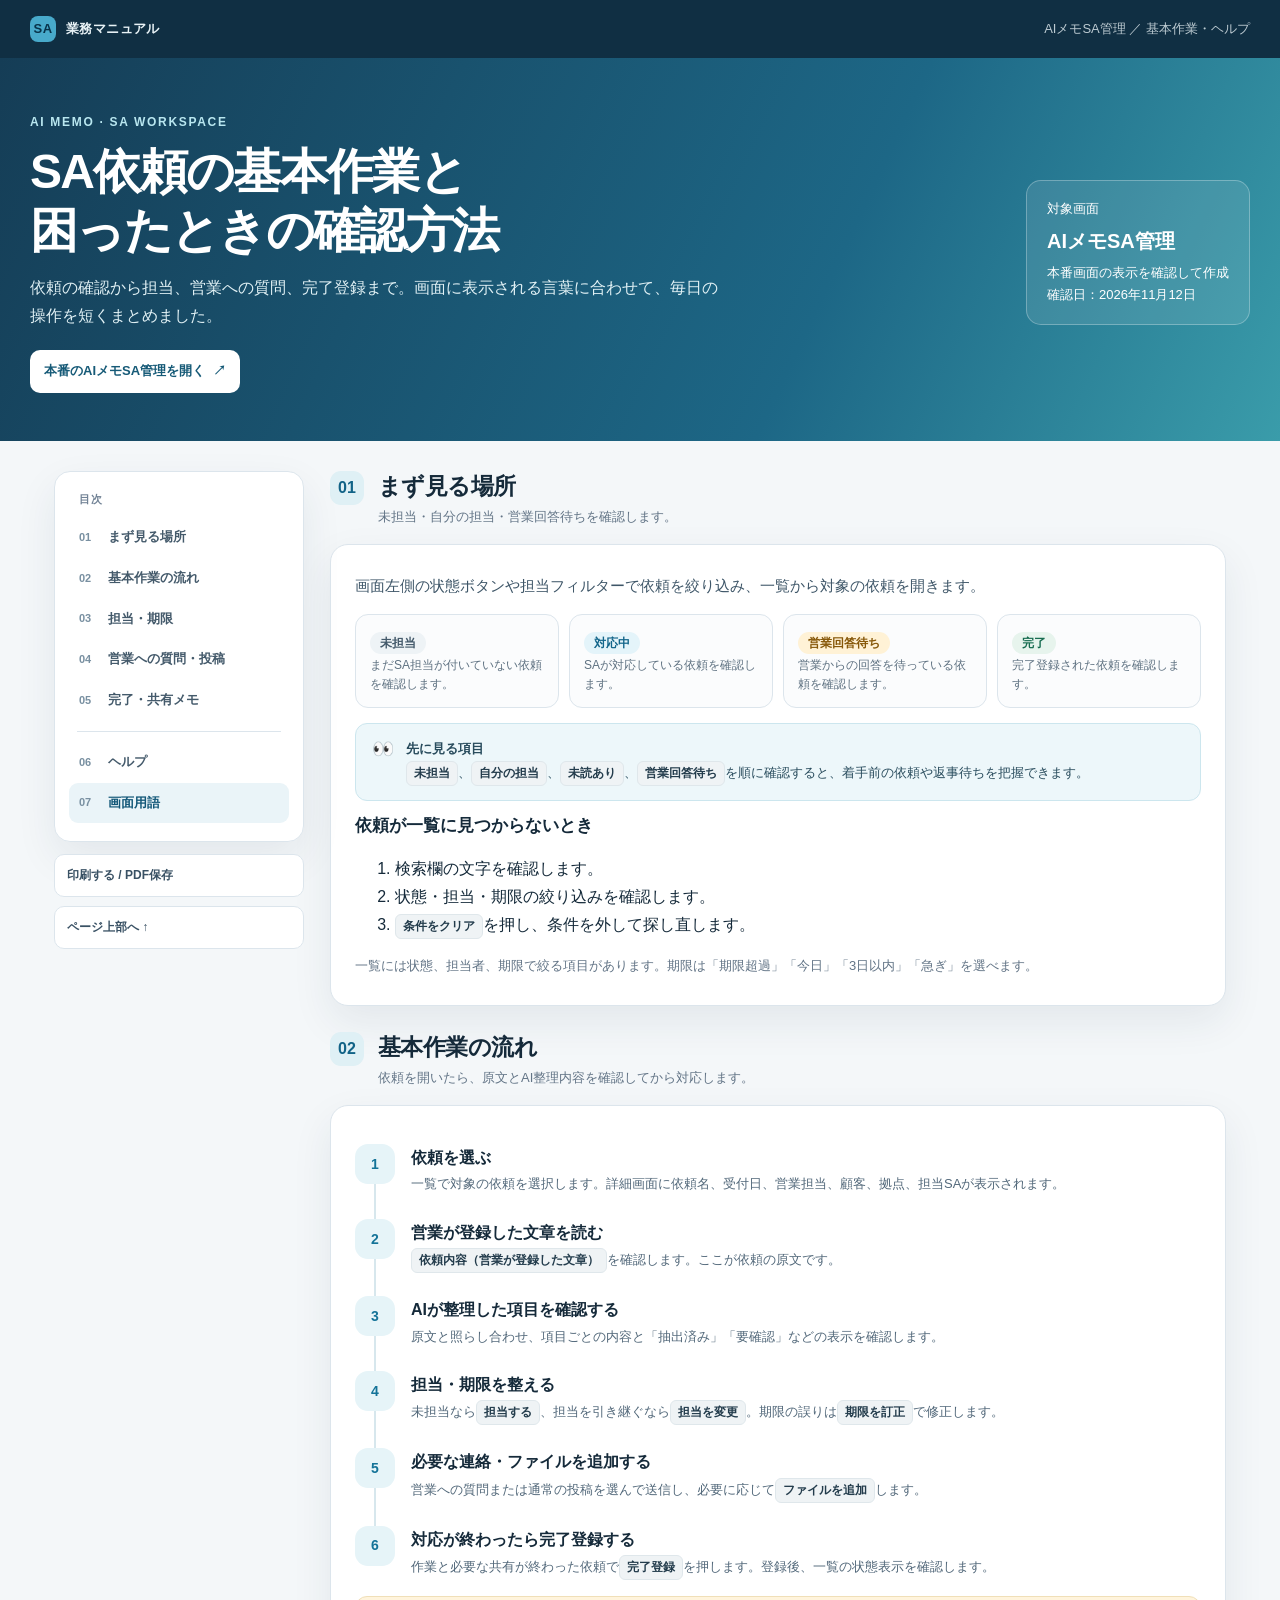
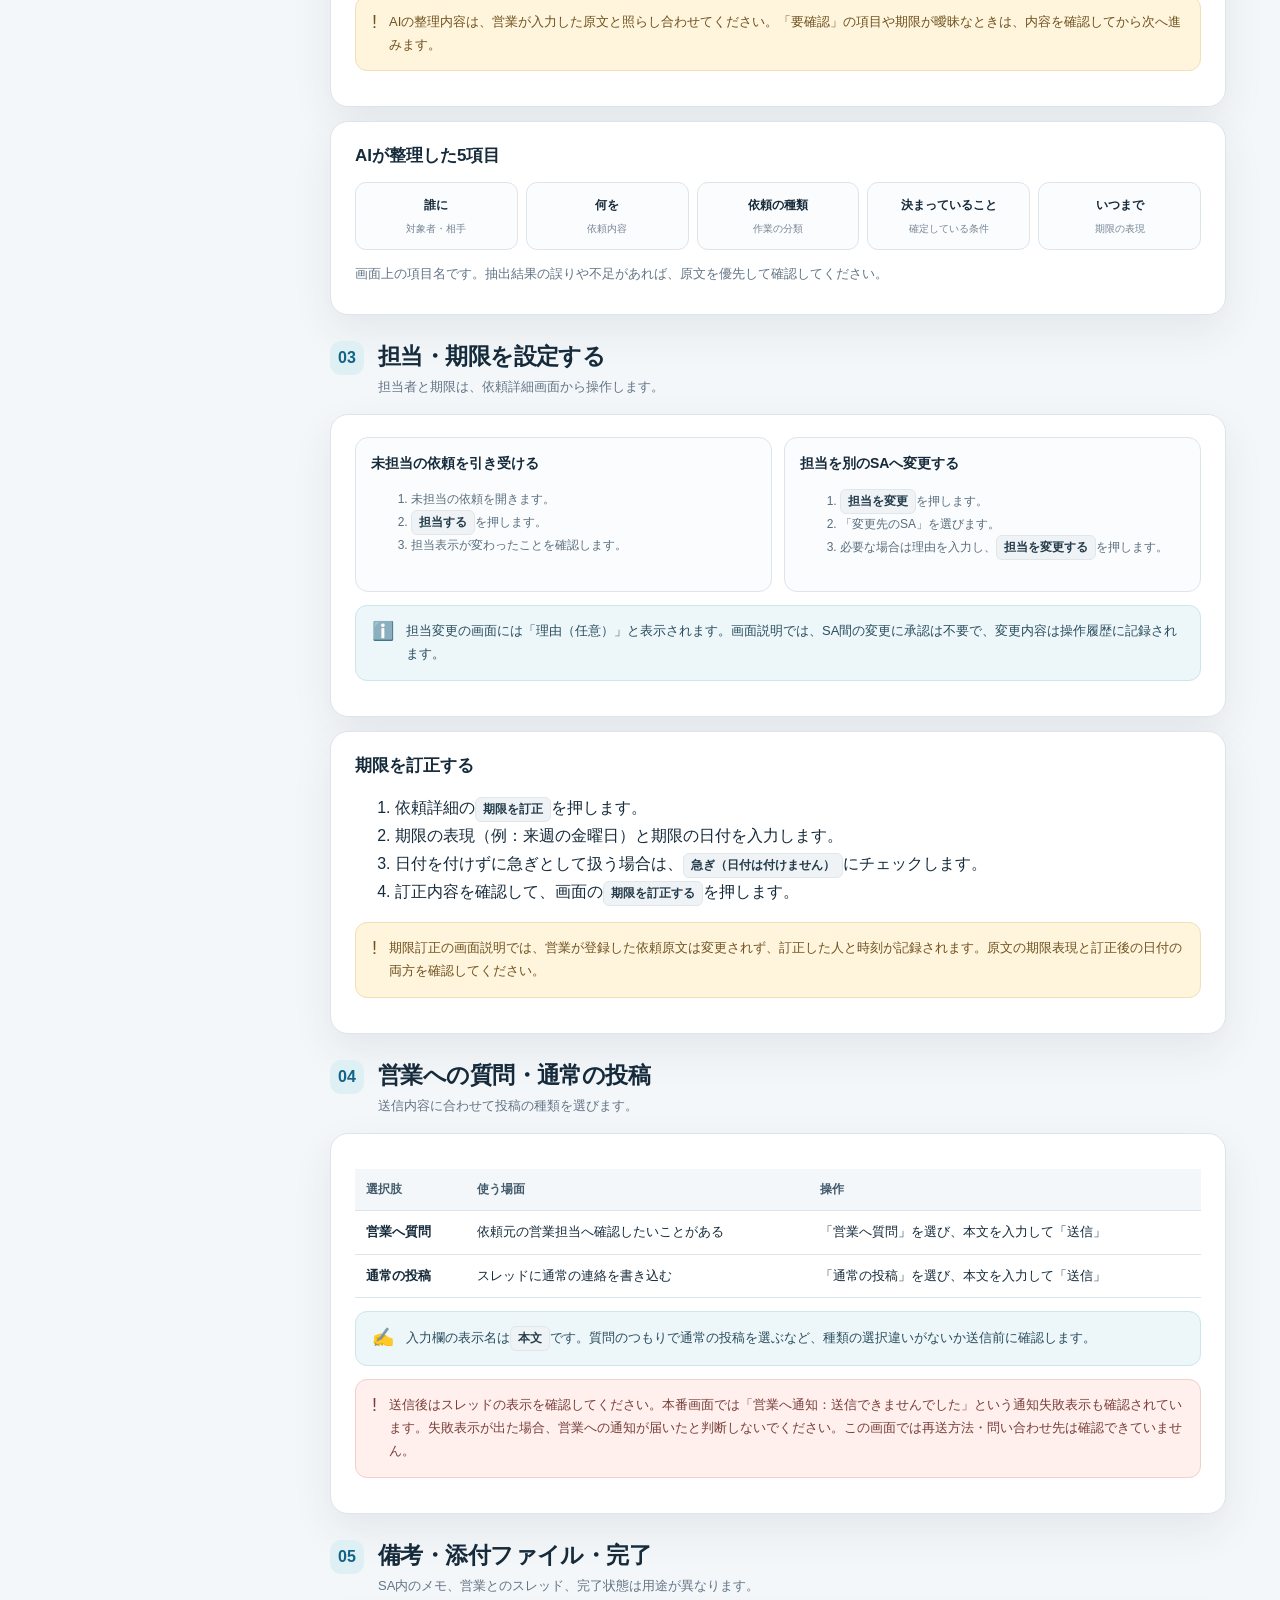
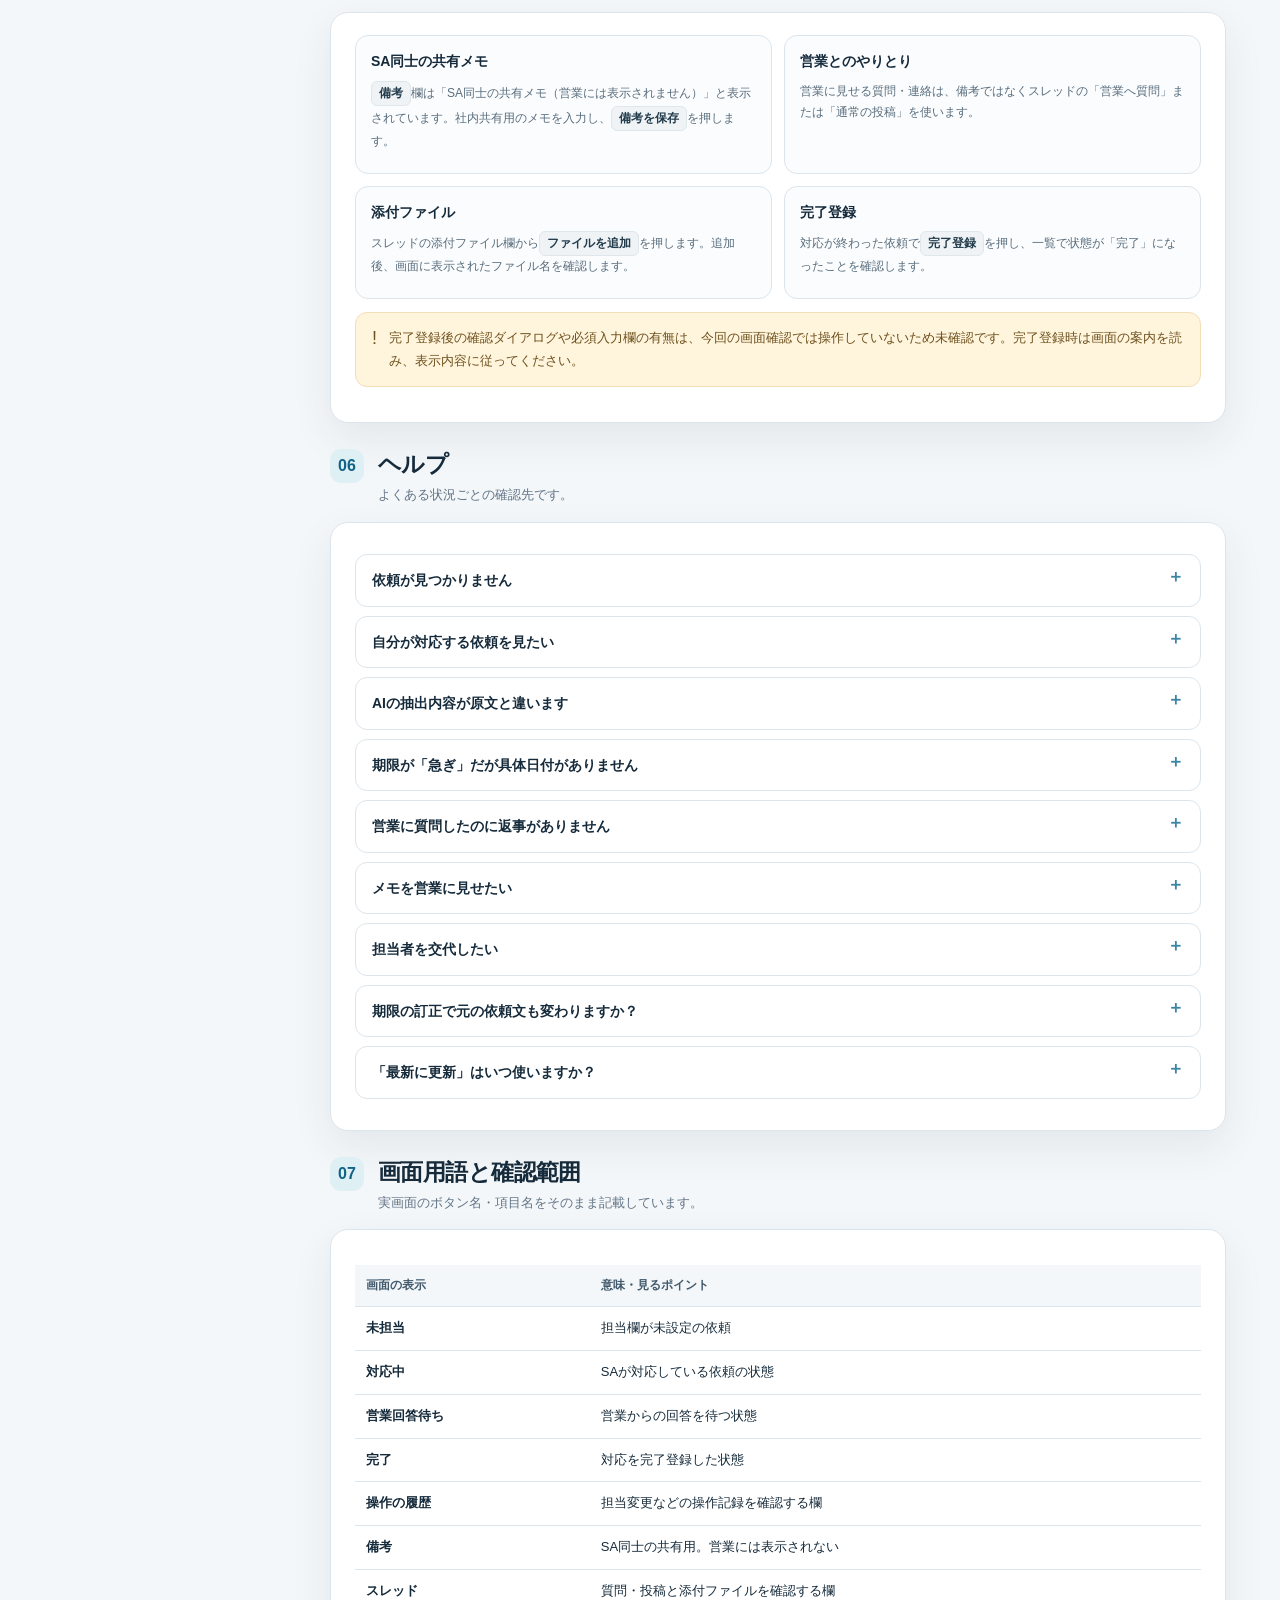
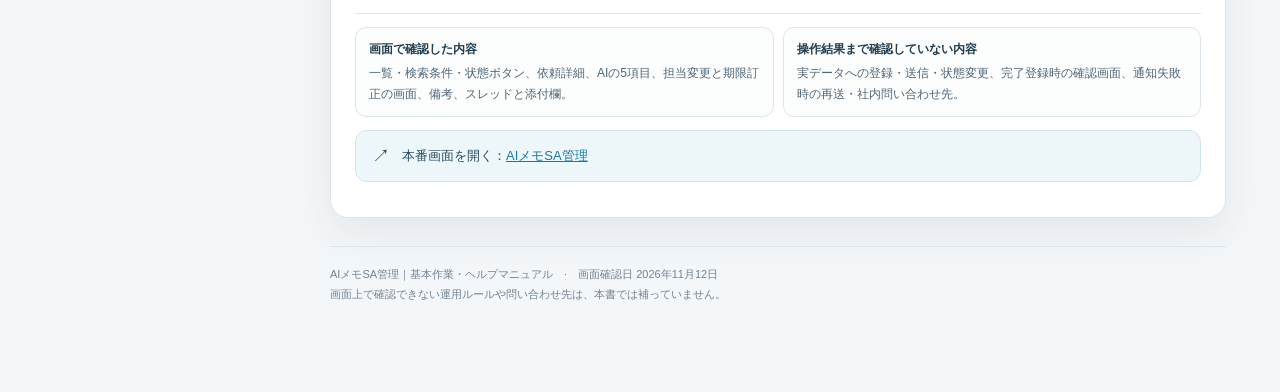
==== gas/manual.html @ 9f50e0ff "feat: show SA manual in app (view=manual) with sidebar link Co-Authored-By: Claude Opus 5.5 <noreply" ====
<!doctype html>
<html lang="ja">
<head>
<meta charset="utf-8">
<meta name="viewport" content="width=device-width, initial-scale=1">
<meta name="color-scheme" content="light">
<title>AIメモSA管理｜基本作業・ヘルプマニュアル</title>
<style>
:root{
  --ink:#152a3a; --muted:#627486; --line:#dce5ec; --paper:#f4f7f9; --white:#fff;
  --navy:#153d56; --blue:#1679a6; --cyan:#e6f5fa; --green:#14795b; --mint:#e8f5ef;
  --amber:#9b6410; --sand:#fff4dc; --red:#b13d37; --rose:#fff0ee; --purple:#6654a3;
  --shadow:0 16px 40px rgba(28,57,75,.08); --radius:18px;
}
*{box-sizing:border-box}
html{scroll-behavior:smooth}
body{margin:0;background:var(--paper);color:var(--ink);font-family:"Noto Sans JP","Yu Gothic UI","Meiryo",sans-serif;line-height:1.75}
a{color:var(--blue)}
button,input{font:inherit}
button{cursor:pointer}
.topbar{height:58px;background:#102f43;color:#e8f2f6;display:flex;align-items:center;justify-content:space-between;padding:0 max(24px,calc((100% - 1220px)/2));font-size:13px}
.brand{display:flex;align-items:center;gap:10px;font-weight:750;letter-spacing:.03em}
.brand-mark{width:26px;height:26px;border-radius:8px;background:#48aacb;color:#08334a;display:grid;place-items:center;font-weight:900}
.topbar-right{opacity:.8}
.hero{background:linear-gradient(115deg,#153d56 0%,#1d6786 64%,#3a9caa 100%);color:white;padding:54px 24px 48px}
.hero-inner{max-width:1220px;margin:auto;display:grid;grid-template-columns:1fr auto;gap:40px;align-items:center}
.eyebrow{font-size:12px;letter-spacing:.14em;font-weight:800;color:#b9e7f0;text-transform:uppercase}
h1{font-size:clamp(30px,4vw,48px);line-height:1.22;letter-spacing:-.035em;margin:10px 0 14px}
.hero p{max-width:700px;margin:0;color:#e1f1f5;font-size:16px}
.hero-note{padding:17px 20px;border:1px solid rgba(255,255,255,.28);background:rgba(255,255,255,.1);border-radius:15px;min-width:220px;font-size:13px}
.hero-note strong{display:block;font-size:20px;margin:3px 0}
.layout{max-width:1220px;margin:30px auto 70px;padding:0 24px;display:grid;grid-template-columns:250px minmax(0,1fr);gap:26px;align-items:start}
.sidebar{position:sticky;top:18px}
.toc{background:#fff;border:1px solid var(--line);border-radius:16px;padding:18px 14px;box-shadow:var(--shadow)}
.toc-title{font-size:11px;color:#718295;font-weight:800;letter-spacing:.12em;padding:0 10px 8px}
.toc a{display:flex;text-decoration:none;color:#445a6b;font-weight:650;font-size:13px;padding:9px 10px;border-radius:9px;gap:9px;align-items:center}
.toc a:hover,.toc a.active{background:#eaf4f8;color:#125778}
.toc a span{font-size:11px;color:#7990a1;min-width:20px}
.toc .toc-divider{height:1px;background:var(--line);margin:10px 8px}
.side-actions{display:grid;gap:9px;margin-top:12px}
.action-button{border:1px solid var(--line);border-radius:10px;background:white;padding:10px 12px;color:#395164;text-align:left;font-size:12px;font-weight:700}
.action-button:hover{border-color:#86b9cc;background:#f8fcfd}
main{min-width:0}
.section{scroll-margin-top:22px;margin-bottom:26px}
.section-heading{display:flex;gap:14px;align-items:flex-start;margin:0 0 15px}
.section-index{width:34px;height:34px;flex:0 0 34px;border-radius:11px;background:#dff0f5;color:#126387;display:grid;place-items:center;font-weight:850}
h2{margin:0;font-size:23px;letter-spacing:-.025em;line-height:1.35}
.section-sub{color:var(--muted);font-size:13px;margin:4px 0 0}
.card{background:var(--white);border:1px solid var(--line);border-radius:var(--radius);padding:22px 24px;box-shadow:var(--shadow);margin-bottom:14px}
.card h3{font-size:17px;margin:0 0 9px;line-height:1.45}
.card p{margin:6px 0}
.lead{font-size:15px;color:#3e5668}
.pills{display:flex;flex-wrap:wrap;gap:7px;margin:12px 0}
.pill{font-size:12px;border-radius:999px;padding:4px 10px;font-weight:750;background:#eef3f6;color:#43596a}
.pill.blue{background:#e4f4fa;color:#12658a}.pill.green{background:#e7f4ed;color:#176c50}
.pill.amber{background:#fff2d6;color:#875809}.pill.red{background:#ffebe8;color:#a53b33}.pill.purple{background:#f0ebfa;color:#584799}
.callout{display:flex;gap:12px;padding:14px 16px;border-radius:12px;margin:13px 0;background:#edf7fa;border:1px solid #cce6ee;color:#294c5d;font-size:13px}
.callout .icon{font-size:18px;line-height:1.25}
.callout.warn{background:var(--sand);border-color:#f0dfb8;color:#6e511e}
.callout.error{background:var(--rose);border-color:#f1cfca;color:#783d38}
.callout.success{background:var(--mint);border-color:#cce6d8;color:#275b48}
.steps{counter-reset:step;display:grid;gap:0;margin:16px 0 4px}
.step{position:relative;display:grid;grid-template-columns:42px 1fr;gap:14px;padding:0 0 20px}
.step:last-child{padding-bottom:0}
.step:not(:last-child):after{content:"";position:absolute;top:40px;left:19px;bottom:0;width:2px;background:#d7e7ed}
.step-no{z-index:1;width:40px;height:40px;border-radius:13px;background:#e6f4f8;color:#147398;display:grid;place-items:center;font-size:14px;font-weight:850}
.step-content{padding-top:2px}
.step-content h3{margin:0 0 4px;font-size:16px}
.step-content p{font-size:13px;color:#52687a;margin:3px 0}
.screen-label{display:inline-block;background:#eff3f5;border:1px solid #dfe7eb;border-radius:6px;padding:1px 7px;color:#233c4c;font-weight:750;font-size:12px;white-space:nowrap}
.status-grid{display:grid;grid-template-columns:repeat(4,1fr);gap:10px;margin:15px 0}
.status-card{border:1px solid var(--line);border-radius:13px;padding:13px 14px;background:#fbfcfd}
.status-card strong{display:block;margin-bottom:4px;font-size:13px}
.status-card p{font-size:12px;line-height:1.6;color:#5e7181;margin:0}
.status-card .pill{margin-bottom:7px}
.field-grid{display:grid;grid-template-columns:repeat(5,1fr);gap:8px;margin:13px 0}
.field{border:1px solid var(--line);border-radius:11px;padding:12px 10px;background:#fbfcfd;text-align:center}
.field strong{display:block;font-size:12px}
.field small{display:block;color:#758697;font-size:10px;margin-top:4px}
.two-col{display:grid;grid-template-columns:1fr 1fr;gap:12px}
.mini-card{border:1px solid var(--line);border-radius:13px;padding:15px;background:#fbfcfd}
.mini-card h3{font-size:14px}
.mini-card p,.mini-card li{font-size:12px;color:#586d7d}
.mini-card ul{padding-left:18px;margin:7px 0}
table{width:100%;border-collapse:collapse;margin:13px 0;font-size:13px}
th,td{text-align:left;vertical-align:top;border-bottom:1px solid var(--line);padding:10px 11px}
th{background:#f3f7f9;color:#425a6c;font-size:12px}
td:first-child{font-weight:750;white-space:nowrap}
details{border:1px solid var(--line);background:#fff;border-radius:12px;margin:9px 0;overflow:hidden}
summary{cursor:pointer;list-style:none;padding:13px 16px;font-weight:750;font-size:14px;display:flex;justify-content:space-between;gap:12px}
summary::-webkit-details-marker{display:none}
summary:after{content:"＋";color:#3985a4;font-size:17px;line-height:1}
details[open] summary:after{content:"−"}
.answer{padding:0 16px 15px;color:#52687a;font-size:13px}
.answer p{margin:5px 0}
.answer ul{margin:6px 0;padding-left:20px}
.checklist{display:grid;grid-template-columns:1fr 1fr;gap:9px;margin:12px 0}
.check{border:1px solid var(--line);border-radius:11px;padding:11px 13px;font-size:12px;color:#4e6575;background:#fcfdfd}
.check b{display:block;color:#213d4e;margin-bottom:3px}
.footer{border-top:1px solid var(--line);padding:18px 0;color:#718393;font-size:11px;margin-top:28px}
.footer a{color:#347c9b}
.app-link{display:inline-flex;align-items:center;gap:8px;background:#fff;color:#165a77;text-decoration:none;border-radius:10px;padding:10px 14px;font-size:13px;font-weight:800;margin-top:20px}
.app-link:hover{background:#eaf7fa}
@media(max-width:900px){
 .layout{grid-template-columns:1fr}.sidebar{position:static}.toc{display:flex;overflow:auto;gap:3px;align-items:center;padding:9px}.toc-title,.toc-divider{display:none!important}.toc a{white-space:nowrap}.side-actions{grid-template-columns:1fr 1fr}.status-grid{grid-template-columns:1fr 1fr}
}
@media(max-width:600px){
 .topbar{padding:0 16px}.topbar-right{display:none}.hero{padding:38px 18px}.hero-inner{grid-template-columns:1fr;gap:18px}.hero-note{min-width:0}.layout{padding:0 14px;margin-top:18px}.card{padding:17px}.section-heading{gap:10px}h2{font-size:20px}.field-grid{grid-template-columns:repeat(2,1fr)}.field:last-child{grid-column:span 2}.two-col,.checklist{grid-template-columns:1fr}.status-grid{gap:7px}.status-card{padding:11px}.status-card p{font-size:11px}table{font-size:11px}th,td{padding:8px 6px}.side-actions{grid-template-columns:1fr 1fr}
}
@media print{
 body{background:#fff;font-size:11pt}.topbar{height:36px;padding:0 12mm}.hero{padding:16mm 12mm;background:#153d56!important;print-color-adjust:exact;-webkit-print-color-adjust:exact}
 .hero-inner{max-width:none}.hero-note{display:none}.layout{display:block;margin:8mm auto;padding:0 12mm;max-width:none}.sidebar{display:none}.card{box-shadow:none;break-inside:avoid;padding:6mm}.section{break-inside:auto;margin-bottom:8mm}.section-heading{break-after:avoid}details{break-inside:avoid}details .answer{display:block!important}summary:after{display:none}
 .app-link{display:none}.footer{margin-top:8mm}a{color:inherit;text-decoration:none}
}
</style>
</head>
<body>
<header class="topbar">
  <div class="brand"><span class="brand-mark">SA</span><span>業務マニュアル</span></div>
  <div class="topbar-right">AIメモSA管理 ／ 基本作業・ヘルプ</div>
</header>
<section class="hero">
  <div class="hero-inner">
    <div>
      <div class="eyebrow">AI MEMO · SA WORKSPACE</div>
      <h1>SA依頼の基本作業と<br>困ったときの確認方法</h1>
      <p>依頼の確認から担当、営業への質問、完了登録まで。画面に表示される言葉に合わせて、毎日の操作を短くまとめました。</p>
      <a class="app-link" href="https://script.google.com/a/macros/marubishi-group.co.jp/s/AKfycbxFOoDzJRaCTjJ5W60q3kPlx5OSVnyhcCMqQPuJnSSZzh3ieeKrWoUlGV7PN2QZ4HH0/exec" target="_blank" rel="noopener">本番のAIメモSA管理を開く <span aria-hidden="true">↗</span></a>
    </div>
    <aside class="hero-note"><span>対象画面</span><strong>AIメモSA管理</strong><span>本番画面の表示を確認して作成<br>確認日：2026年11月12日</span></aside>
  </div>
</section>
<div class="layout">
  <aside class="sidebar">
    <nav class="toc" aria-label="目次">
      <div class="toc-title">目次</div>
      <a href="#start"><span>01</span>まず見る場所</a>
      <a href="#basic"><span>02</span>基本作業の流れ</a>
      <a href="#assign"><span>03</span>担当・期限</a>
      <a href="#communicate"><span>04</span>営業への質問・投稿</a>
      <a href="#finish"><span>05</span>完了・共有メモ</a>
      <div class="toc-divider"></div>
      <a href="#help"><span>06</span>ヘルプ</a>
      <a href="#labels"><span>07</span>画面用語</a>
    </nav>
    <div class="side-actions">
      <button class="action-button" onclick="window.print()">印刷する / PDF保存</button>
      <button class="action-button" onclick="window.scrollTo({top:0,behavior:'smooth'})">ページ上部へ ↑</button>
    </div>
  </aside>
  <main>
    <section class="section" id="start">
      <div class="section-heading"><span class="section-index">01</span><div><h2>まず見る場所</h2><p class="section-sub">未担当・自分の担当・営業回答待ちを確認します。</p></div></div>
      <div class="card">
        <p class="lead">画面左側の状態ボタンや担当フィルターで依頼を絞り込み、一覧から対象の依頼を開きます。</p>
        <div class="status-grid">
          <div class="status-card"><span class="pill">未担当</span><p>まだSA担当が付いていない依頼を確認します。</p></div>
          <div class="status-card"><span class="pill blue">対応中</span><p>SAが対応している依頼を確認します。</p></div>
          <div class="status-card"><span class="pill amber">営業回答待ち</span><p>営業からの回答を待っている依頼を確認します。</p></div>
          <div class="status-card"><span class="pill green">完了</span><p>完了登録された依頼を確認します。</p></div>
        </div>
        <div class="callout"><span class="icon">👀</span><div><b>先に見る項目</b><br><span class="screen-label">未担当</span>、<span class="screen-label">自分の担当</span>、<span class="screen-label">未読あり</span>、<span class="screen-label">営業回答待ち</span>を順に確認すると、着手前の依頼や返事待ちを把握できます。</div></div>
        <h3>依頼が一覧に見つからないとき</h3>
        <ol>
          <li>検索欄の文字を確認します。</li>
          <li>状態・担当・期限の絞り込みを確認します。</li>
          <li><span class="screen-label">条件をクリア</span>を押し、条件を外して探し直します。</li>
        </ol>
        <p class="section-sub">一覧には状態、担当者、期限で絞る項目があります。期限は「期限超過」「今日」「3日以内」「急ぎ」を選べます。</p>
      </div>
    </section>

    <section class="section" id="basic">
      <div class="section-heading"><span class="section-index">02</span><div><h2>基本作業の流れ</h2><p class="section-sub">依頼を開いたら、原文とAI整理内容を確認してから対応します。</p></div></div>
      <div class="card">
        <div class="steps">
          <div class="step"><span class="step-no">1</span><div class="step-content"><h3>依頼を選ぶ</h3><p>一覧で対象の依頼を選択します。詳細画面に依頼名、受付日、営業担当、顧客、拠点、担当SAが表示されます。</p></div></div>
          <div class="step"><span class="step-no">2</span><div class="step-content"><h3>営業が登録した文章を読む</h3><p><span class="screen-label">依頼内容（営業が登録した文章）</span>を確認します。ここが依頼の原文です。</p></div></div>
          <div class="step"><span class="step-no">3</span><div class="step-content"><h3>AIが整理した項目を確認する</h3><p>原文と照らし合わせ、項目ごとの内容と「抽出済み」「要確認」などの表示を確認します。</p></div></div>
          <div class="step"><span class="step-no">4</span><div class="step-content"><h3>担当・期限を整える</h3><p>未担当なら<span class="screen-label">担当する</span>、担当を引き継ぐなら<span class="screen-label">担当を変更</span>。期限の誤りは<span class="screen-label">期限を訂正</span>で修正します。</p></div></div>
          <div class="step"><span class="step-no">5</span><div class="step-content"><h3>必要な連絡・ファイルを追加する</h3><p>営業への質問または通常の投稿を選んで送信し、必要に応じて<span class="screen-label">ファイルを追加</span>します。</p></div></div>
          <div class="step"><span class="step-no">6</span><div class="step-content"><h3>対応が終わったら完了登録する</h3><p>作業と必要な共有が終わった依頼で<span class="screen-label">完了登録</span>を押します。登録後、一覧の状態表示を確認します。</p></div></div>
        </div>
        <div class="callout warn"><span class="icon">!</span><div>AIの整理内容は、営業が入力した原文と照らし合わせてください。「要確認」の項目や期限が曖昧なときは、内容を確認してから次へ進みます。</div></div>
      </div>
      <div class="card">
        <h3>AIが整理した5項目</h3>
        <div class="field-grid">
          <div class="field"><strong>誰に</strong><small>対象者・相手</small></div>
          <div class="field"><strong>何を</strong><small>依頼内容</small></div>
          <div class="field"><strong>依頼の種類</strong><small>作業の分類</small></div>
          <div class="field"><strong>決まっていること</strong><small>確定している条件</small></div>
          <div class="field"><strong>いつまで</strong><small>期限の表現</small></div>
        </div>
        <p class="section-sub">画面上の項目名です。抽出結果の誤りや不足があれば、原文を優先して確認してください。</p>
      </div>
    </section>

    <section class="section" id="assign">
      <div class="section-heading"><span class="section-index">03</span><div><h2>担当・期限を設定する</h2><p class="section-sub">担当者と期限は、依頼詳細画面から操作します。</p></div></div>
      <div class="card">
        <div class="two-col">
          <div class="mini-card">
            <h3>未担当の依頼を引き受ける</h3>
            <ol><li>未担当の依頼を開きます。</li><li><span class="screen-label">担当する</span>を押します。</li><li>担当表示が変わったことを確認します。</li></ol>
          </div>
          <div class="mini-card">
            <h3>担当を別のSAへ変更する</h3>
            <ol><li><span class="screen-label">担当を変更</span>を押します。</li><li>「変更先のSA」を選びます。</li><li>必要な場合は理由を入力し、<span class="screen-label">担当を変更する</span>を押します。</li></ol>
          </div>
        </div>
        <div class="callout"><span class="icon">ℹ️</span><div>担当変更の画面には「理由（任意）」と表示されます。画面説明では、SA間の変更に承認は不要で、変更内容は操作履歴に記録されます。</div></div>
      </div>
      <div class="card">
        <h3>期限を訂正する</h3>
        <ol>
          <li>依頼詳細の<span class="screen-label">期限を訂正</span>を押します。</li>
          <li>期限の表現（例：来週の金曜日）と期限の日付を入力します。</li>
          <li>日付を付けずに急ぎとして扱う場合は、<span class="screen-label">急ぎ（日付は付けません）</span>にチェックします。</li>
          <li>訂正内容を確認して、画面の<span class="screen-label">期限を訂正する</span>を押します。</li>
        </ol>
        <div class="callout warn"><span class="icon">!</span><div>期限訂正の画面説明では、営業が登録した依頼原文は変更されず、訂正した人と時刻が記録されます。原文の期限表現と訂正後の日付の両方を確認してください。</div></div>
      </div>
    </section>

    <section class="section" id="communicate">
      <div class="section-heading"><span class="section-index">04</span><div><h2>営業への質問・通常の投稿</h2><p class="section-sub">送信内容に合わせて投稿の種類を選びます。</p></div></div>
      <div class="card">
        <table>
          <thead><tr><th>選択肢</th><th>使う場面</th><th>操作</th></tr></thead>
          <tbody>
            <tr><td>営業へ質問</td><td>依頼元の営業担当へ確認したいことがある</td><td>「営業へ質問」を選び、本文を入力して「送信」</td></tr>
            <tr><td>通常の投稿</td><td>スレッドに通常の連絡を書き込む</td><td>「通常の投稿」を選び、本文を入力して「送信」</td></tr>
          </tbody>
        </table>
        <div class="callout"><span class="icon">✍️</span><div>入力欄の表示名は<span class="screen-label">本文</span>です。質問のつもりで通常の投稿を選ぶなど、種類の選択違いがないか送信前に確認します。</div></div>
        <div class="callout error"><span class="icon">!</span><div>送信後はスレッドの表示を確認してください。本番画面では「営業へ通知：送信できませんでした」という通知失敗表示も確認されています。失敗表示が出た場合、営業への通知が届いたと判断しないでください。この画面では再送方法・問い合わせ先は確認できていません。</div></div>
      </div>
    </section>

    <section class="section" id="finish">
      <div class="section-heading"><span class="section-index">05</span><div><h2>備考・添付ファイル・完了</h2><p class="section-sub">SA内のメモ、営業とのスレッド、完了状態は用途が異なります。</p></div></div>
      <div class="card">
        <div class="two-col">
          <div class="mini-card"><h3>SA同士の共有メモ</h3><p><span class="screen-label">備考</span>欄は「SA同士の共有メモ（営業には表示されません）」と表示されています。社内共有用のメモを入力し、<span class="screen-label">備考を保存</span>を押します。</p></div>
          <div class="mini-card"><h3>営業とのやりとり</h3><p>営業に見せる質問・連絡は、備考ではなくスレッドの「営業へ質問」または「通常の投稿」を使います。</p></div>
          <div class="mini-card"><h3>添付ファイル</h3><p>スレッドの添付ファイル欄から<span class="screen-label">ファイルを追加</span>を押します。追加後、画面に表示されたファイル名を確認します。</p></div>
          <div class="mini-card"><h3>完了登録</h3><p>対応が終わった依頼で<span class="screen-label">完了登録</span>を押し、一覧で状態が「完了」になったことを確認します。</p></div>
        </div>
        <div class="callout warn"><span class="icon">!</span><div>完了登録後の確認ダイアログや必須入力欄の有無は、今回の画面確認では操作していないため未確認です。完了登録時は画面の案内を読み、表示内容に従ってください。</div></div>
      </div>
    </section>

    <section class="section" id="help">
      <div class="section-heading"><span class="section-index">06</span><div><h2>ヘルプ</h2><p class="section-sub">よくある状況ごとの確認先です。</p></div></div>
      <div class="card">
        <details><summary>依頼が見つかりません</summary><div class="answer"><p>検索欄と状態・担当・期限の条件を確認し、<span class="screen-label">条件をクリア</span>を押してから探し直します。左側の「すべて」も確認してください。</p></div></details>
        <details><summary>自分が対応する依頼を見たい</summary><div class="answer"><p>左側の<span class="screen-label">自分の担当</span>を選びます。未読の依頼を確認するときは<span class="screen-label">未読あり</span>も使えます。</p></div></details>
        <details><summary>AIの抽出内容が原文と違います</summary><div class="answer"><p>「依頼内容（営業が登録した文章）」を読み直し、5項目と照合します。「要確認」表示の内容はそのまま確定扱いにしないでください。画面上でAI項目を直接編集できる操作は確認できていません。</p></div></details>
        <details><summary>期限が「急ぎ」だが具体日付がありません</summary><div class="answer"><p>画面の期限訂正には<span class="screen-label">急ぎ（日付は付けません）</span>の選択肢があります。日付を決められない依頼に日付を推測で入力しないでください。</p></div></details>
        <details><summary>営業に質問したのに返事がありません</summary><div class="answer"><p>まず依頼の状態が「営業回答待ち」か、スレッドに送信内容があるかを確認します。「営業へ通知：送信できませんでした」と表示されている場合は通知失敗です。画面内で再送手順や問い合わせ先は確認できていません。</p></div></details>
        <details><summary>メモを営業に見せたい</summary><div class="answer"><p>備考欄は「営業には表示されません」と明記されています。営業へ伝える内容はスレッドから投稿してください。</p></div></details>
        <details><summary>担当者を交代したい</summary><div class="answer"><p><span class="screen-label">担当を変更</span>を開いて変更先のSAを選びます。必要なら理由を入力します。画面説明ではSA間の変更に承認は不要で、操作履歴に記録されます。</p></div></details>
        <details><summary>期限の訂正で元の依頼文も変わりますか？</summary><div class="answer"><p>画面説明では営業が登録した依頼原文は変更されません。訂正した人と時刻が記録されます。</p></div></details>
        <details><summary>「最新に更新」はいつ使いますか？</summary><div class="answer"><p>画面上部に<span class="screen-label">最新に更新</span>ボタンがあります。更新後の挙動の詳細は今回確認していません。表示が変わらない場合は、ボタンを押して一覧を再確認してください。</p></div></details>
      </div>
    </section>

    <section class="section" id="labels">
      <div class="section-heading"><span class="section-index">07</span><div><h2>画面用語と確認範囲</h2><p class="section-sub">実画面のボタン名・項目名をそのまま記載しています。</p></div></div>
      <div class="card">
        <table>
          <thead><tr><th>画面の表示</th><th>意味・見るポイント</th></tr></thead>
          <tbody>
            <tr><td>未担当</td><td>担当欄が未設定の依頼</td></tr>
            <tr><td>対応中</td><td>SAが対応している依頼の状態</td></tr>
            <tr><td>営業回答待ち</td><td>営業からの回答を待つ状態</td></tr>
            <tr><td>完了</td><td>対応を完了登録した状態</td></tr>
            <tr><td>操作の履歴</td><td>担当変更などの操作記録を確認する欄</td></tr>
            <tr><td>備考</td><td>SA同士の共有用。営業には表示されない</td></tr>
            <tr><td>スレッド</td><td>質問・投稿と添付ファイルを確認する欄</td></tr>
          </tbody>
        </table>
        <div class="checklist">
          <div class="check"><b>画面で確認した内容</b>一覧・検索条件・状態ボタン、依頼詳細、AIの5項目、担当変更と期限訂正の画面、備考、スレッドと添付欄。</div>
          <div class="check"><b>操作結果まで確認していない内容</b>実データへの登録・送信・状態変更、完了登録時の確認画面、通知失敗時の再送・社内問い合わせ先。</div>
        </div>
        <div class="callout"><span class="icon">↗</span><div>本番画面を開く：<a href="https://script.google.com/a/macros/marubishi-group.co.jp/s/AKfycbxFOoDzJRaCTjJ5W60q3kPlx5OSVnyhcCMqQPuJnSSZzh3ieeKrWoUlGV7PN2QZ4HH0/exec" target="_blank" rel="noopener">AIメモSA管理</a></div></div>
      </div>
    </section>
    <footer class="footer">AIメモSA管理｜基本作業・ヘルプマニュアル　·　画面確認日 2026年11月12日<br>画面上で確認できない運用ルールや問い合わせ先は、本書では補っていません。</footer>
  </main>
</div>
<script>
(function(){
  var links=Array.prototype.slice.call(document.querySelectorAll('.toc a'));
  var sections=links.map(function(link){return document.querySelector(link.getAttribute('href'));}).filter(Boolean);
  if('IntersectionObserver' in window){
    var observer=new IntersectionObserver(function(entries){
      entries.forEach(function(entry){
        if(entry.isIntersecting){
          links.forEach(function(link){link.classList.toggle('active',link.getAttribute('href')==='#'+entry.target.id);});
        }
      });
    },{rootMargin:'-15% 0px -70% 0px'});
    sections.forEach(function(section){observer.observe(section);});
  }
})();
</script>
</body>
</html>
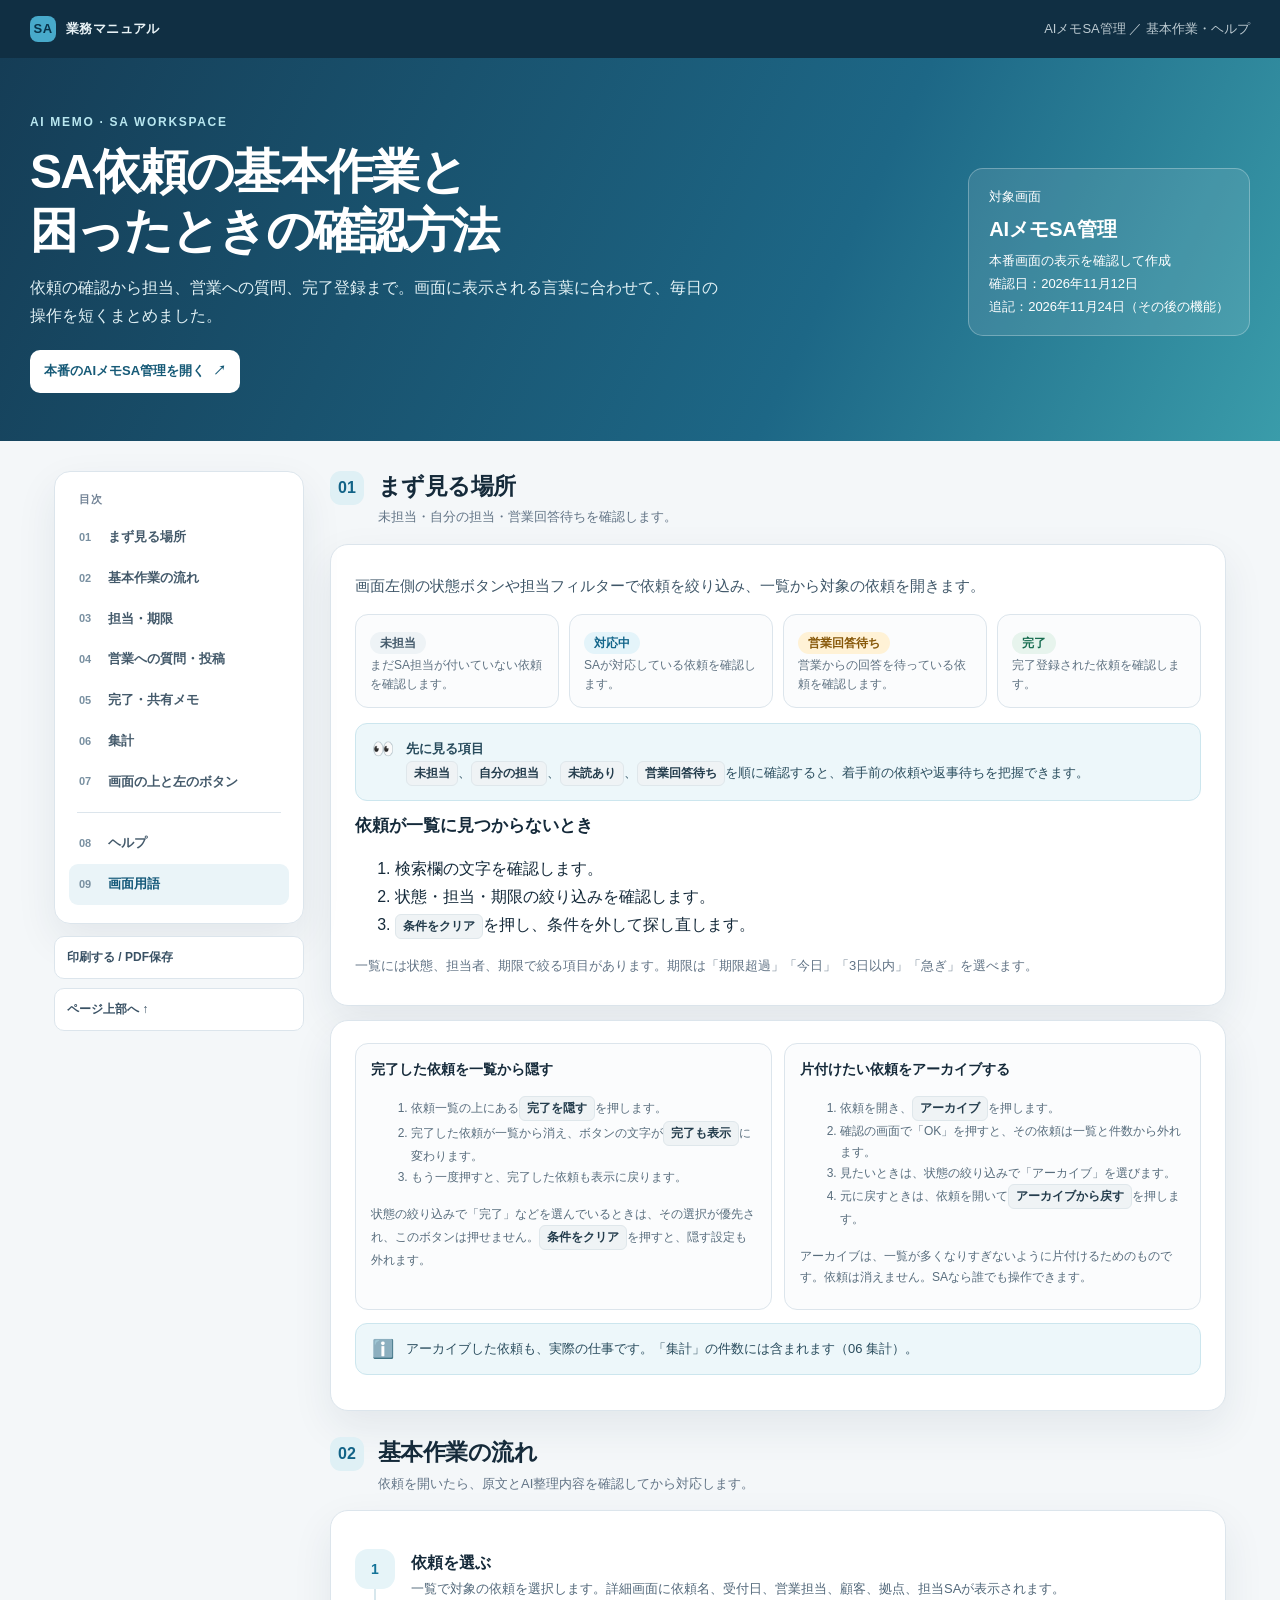
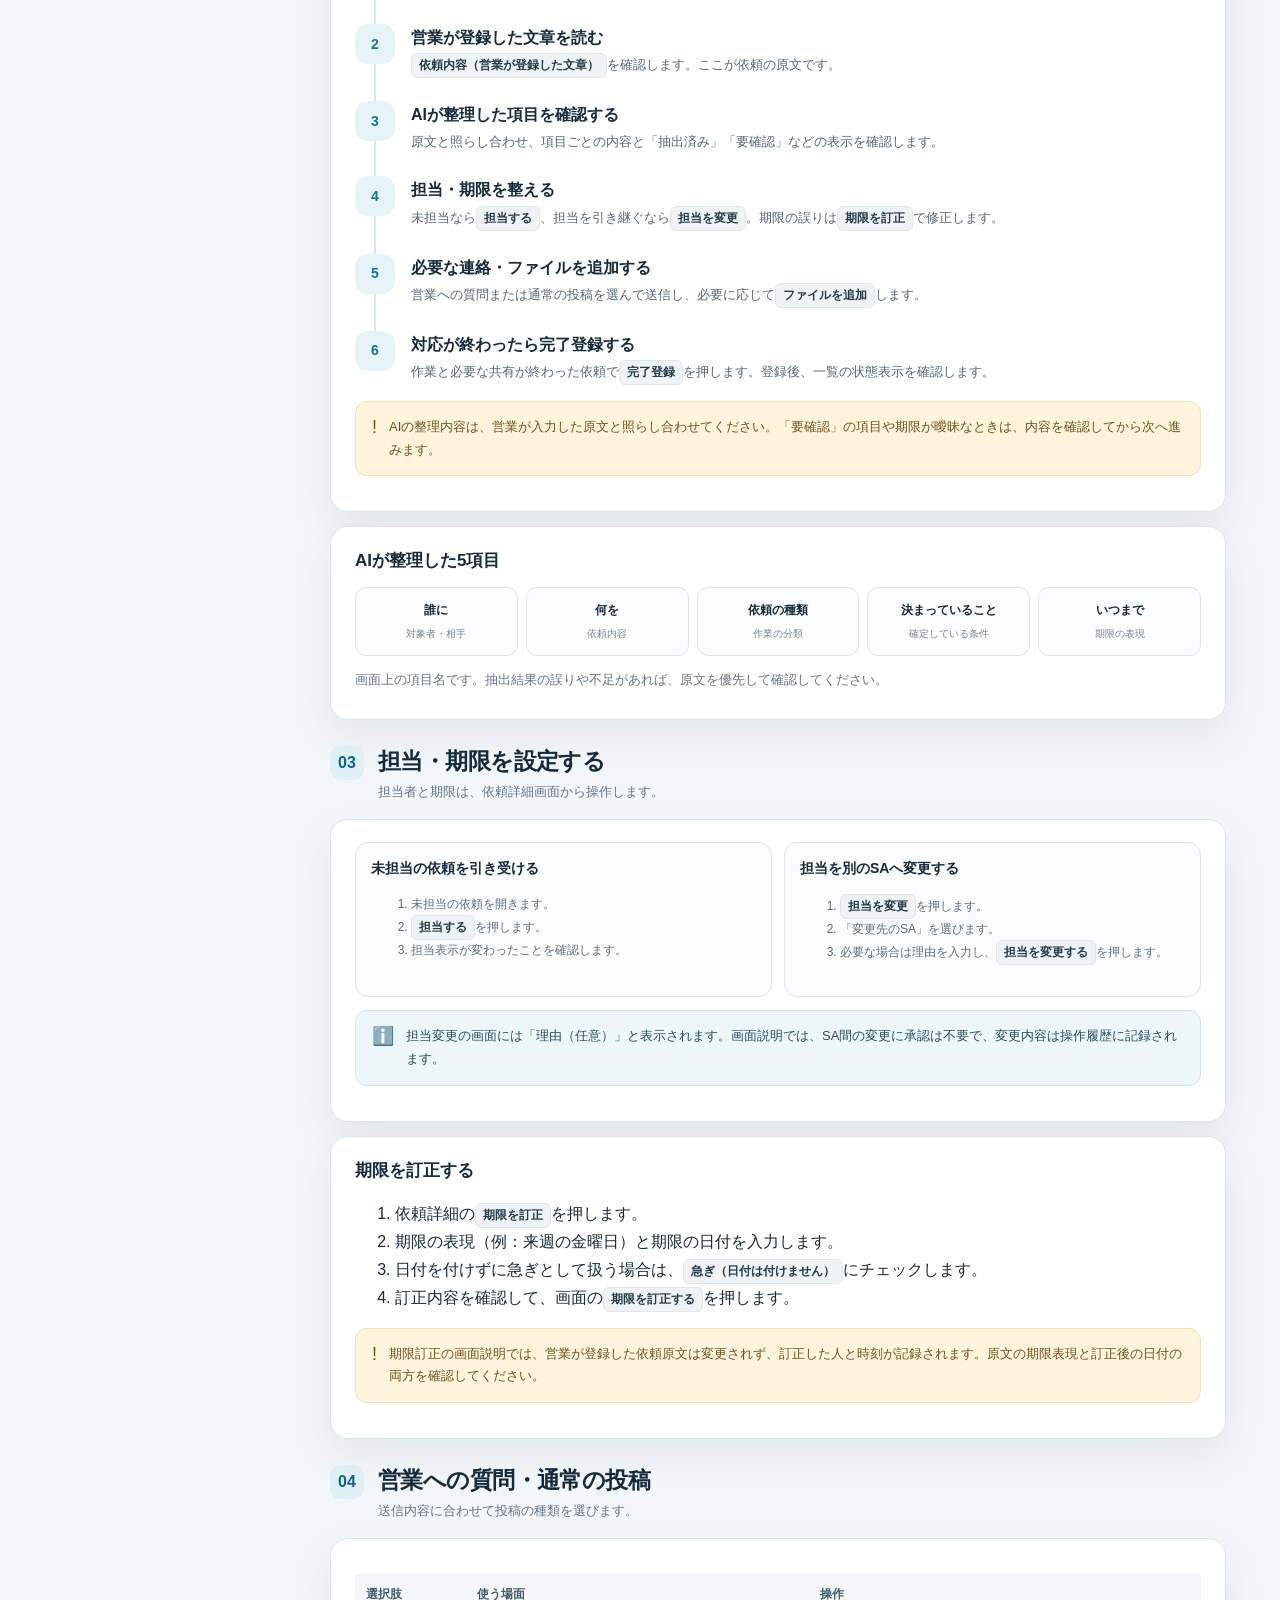
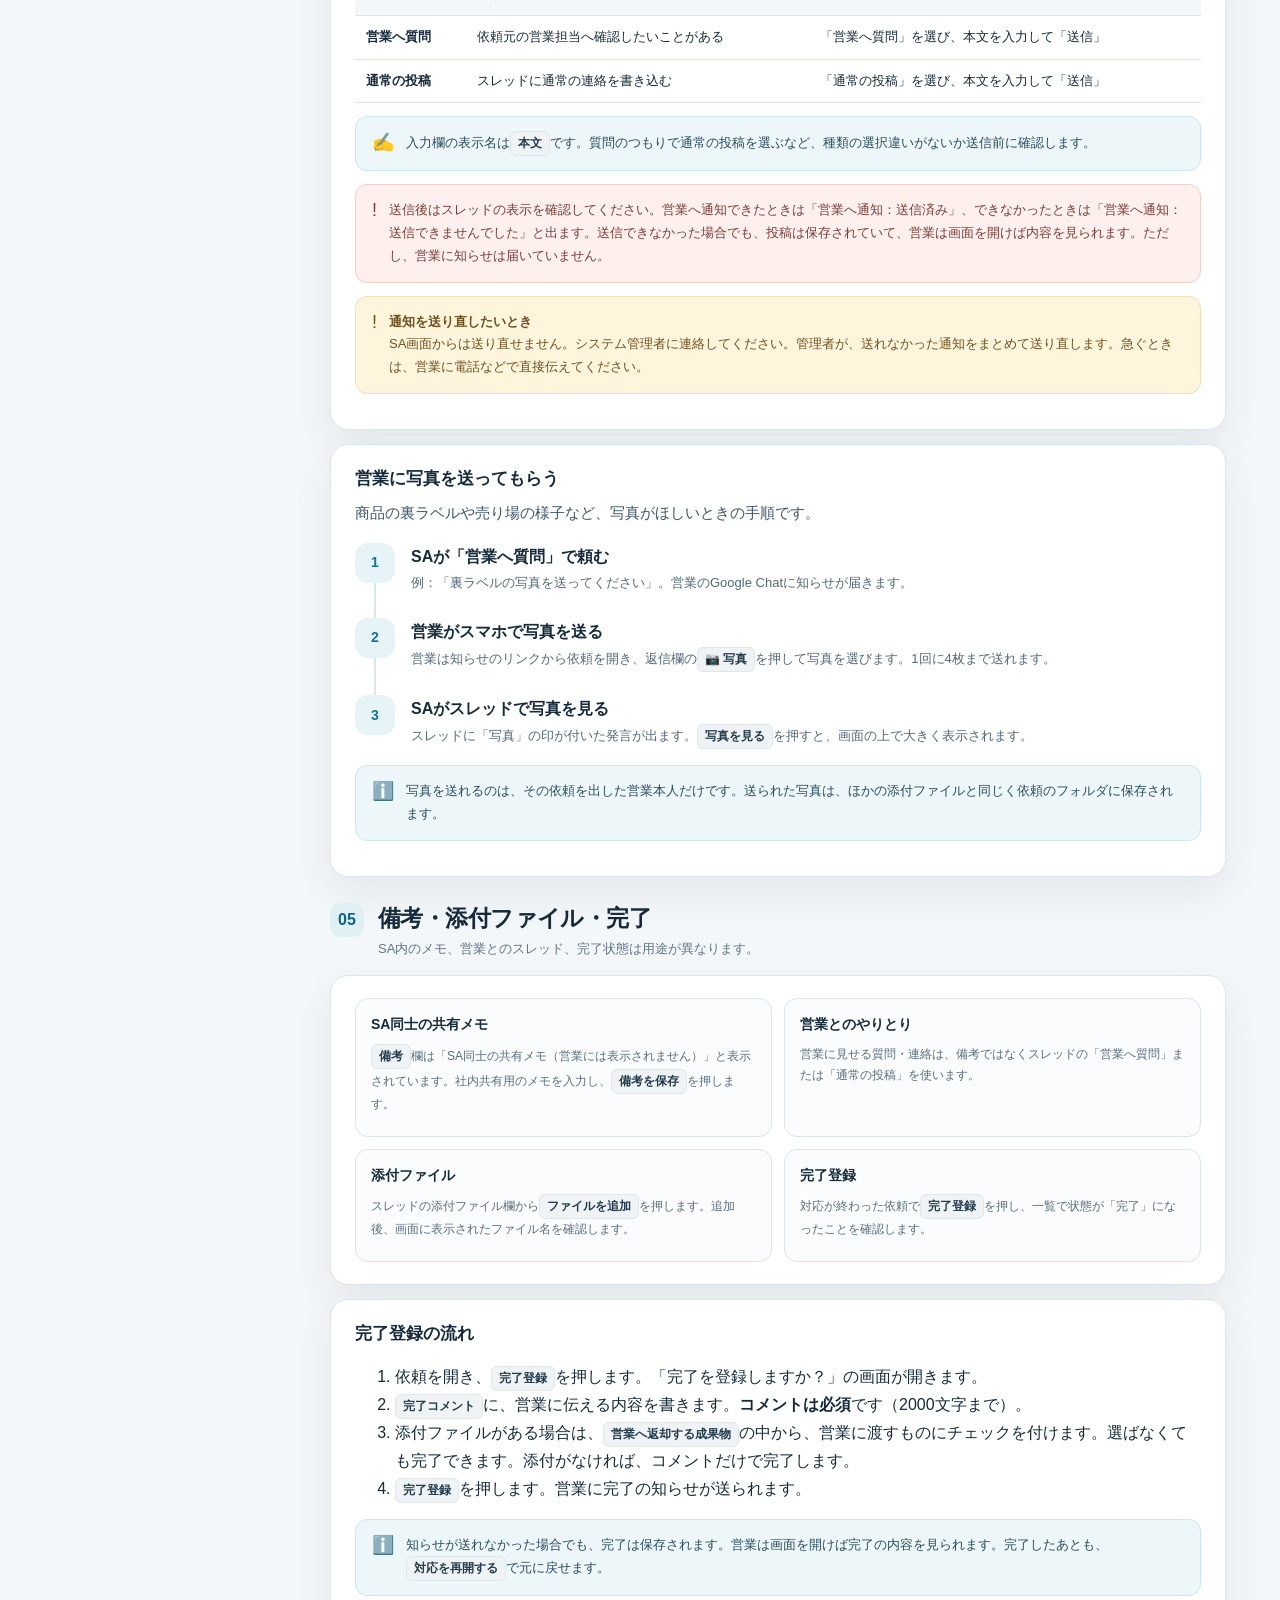
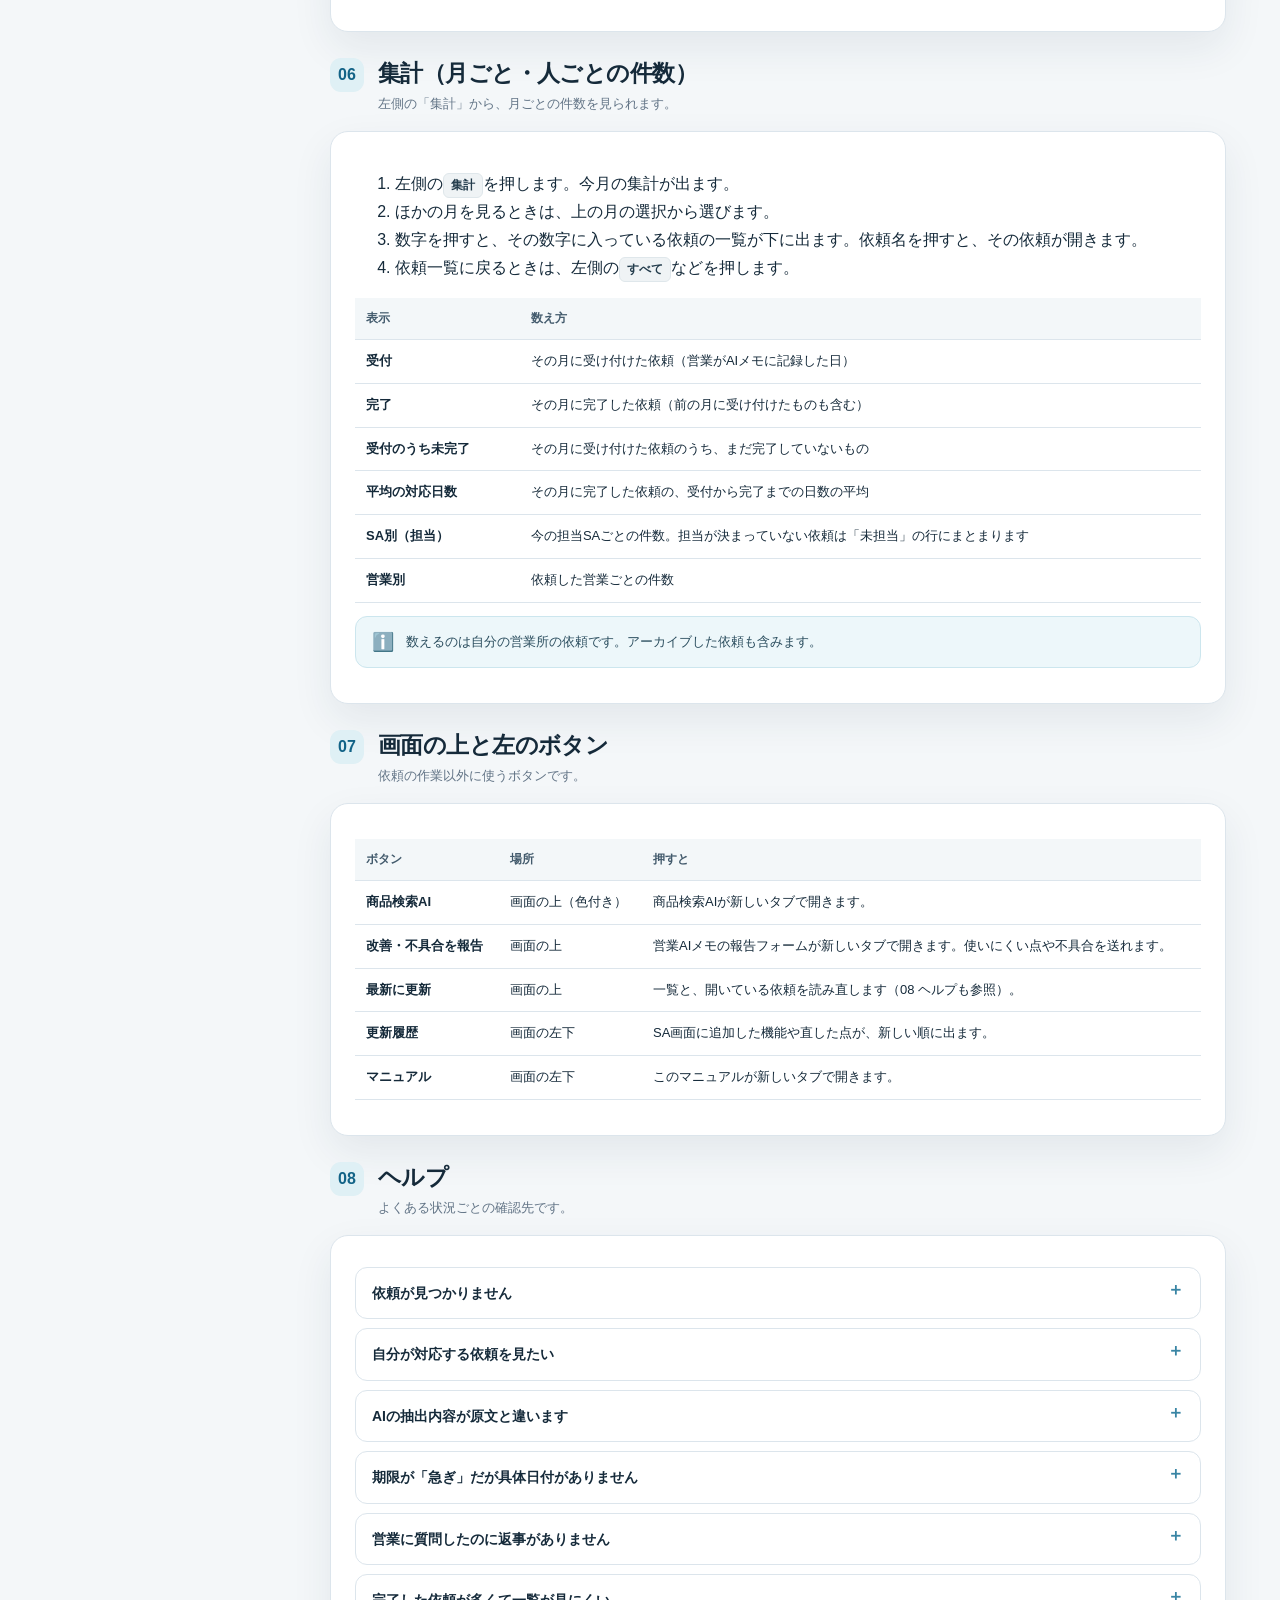
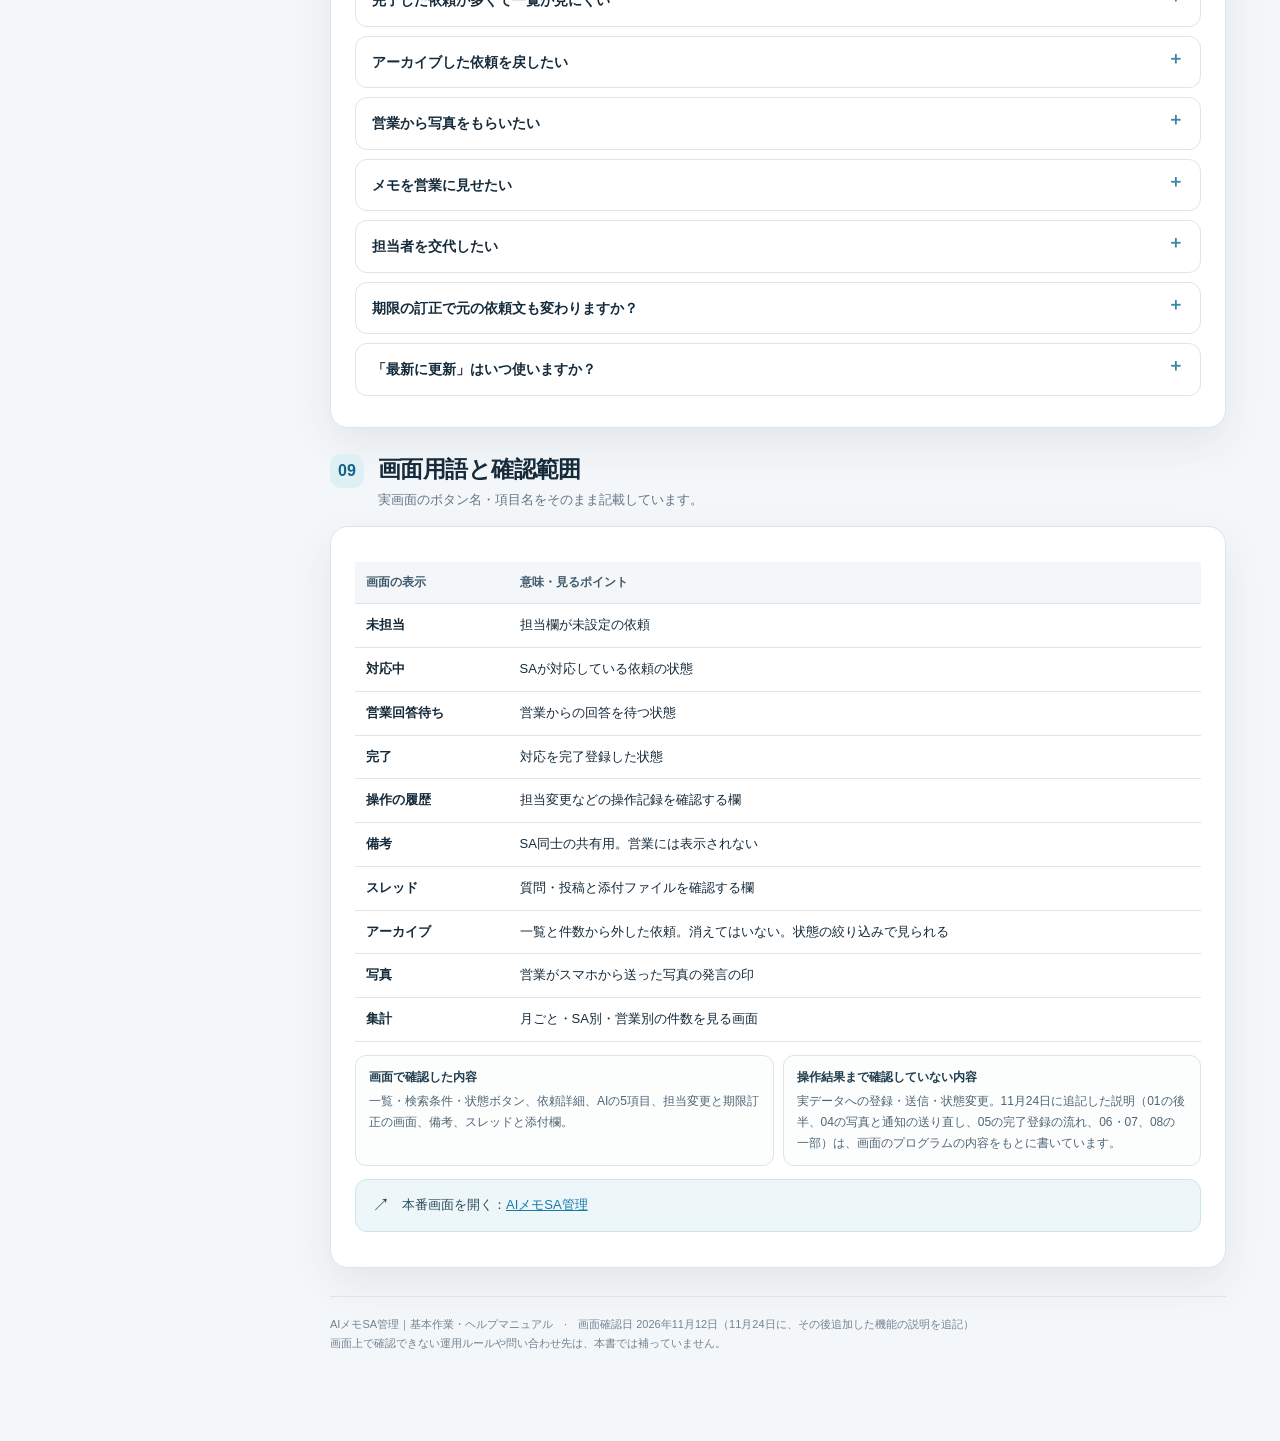
==== commit 5b3b3ca5: "docs(manual): add explanations for features added after 2026-11-12 Co-Authored-By: Claude Opus 5.5 <" ====
--- a/gas/manual.html
+++ b/gas/manual.html
@@ -127,7 +127,7 @@
       <p>依頼の確認から担当、営業への質問、完了登録まで。画面に表示される言葉に合わせて、毎日の操作を短くまとめました。</p>
       <a class="app-link" href="https://script.google.com/a/macros/marubishi-group.co.jp/s/AKfycbxFOoDzJRaCTjJ5W60q3kPlx5OSVnyhcCMqQPuJnSSZzh3ieeKrWoUlGV7PN2QZ4HH0/exec" target="_blank" rel="noopener">本番のAIメモSA管理を開く <span aria-hidden="true">↗</span></a>
     </div>
-    <aside class="hero-note"><span>対象画面</span><strong>AIメモSA管理</strong><span>本番画面の表示を確認して作成<br>確認日：2026年11月12日</span></aside>
+    <aside class="hero-note"><span>対象画面</span><strong>AIメモSA管理</strong><span>本番画面の表示を確認して作成<br>確認日：2026年11月12日<br>追記：2026年11月24日（その後の機能）</span></aside>
   </div>
 </section>
 <div class="layout">
@@ -139,9 +139,11 @@
       <a href="#assign"><span>03</span>担当・期限</a>
       <a href="#communicate"><span>04</span>営業への質問・投稿</a>
       <a href="#finish"><span>05</span>完了・共有メモ</a>
+      <a href="#summary"><span>06</span>集計</a>
+      <a href="#buttons"><span>07</span>画面の上と左のボタン</a>
       <div class="toc-divider"></div>
-      <a href="#help"><span>06</span>ヘルプ</a>
-      <a href="#labels"><span>07</span>画面用語</a>
+      <a href="#help"><span>08</span>ヘルプ</a>
+      <a href="#labels"><span>09</span>画面用語</a>
     </nav>
     <div class="side-actions">
       <button class="action-button" onclick="window.print()">印刷する / PDF保存</button>
@@ -168,6 +170,21 @@
         </ol>
         <p class="section-sub">一覧には状態、担当者、期限で絞る項目があります。期限は「期限超過」「今日」「3日以内」「急ぎ」を選べます。</p>
       </div>
+      <div class="card">
+        <div class="two-col">
+          <div class="mini-card">
+            <h3>完了した依頼を一覧から隠す</h3>
+            <ol><li>依頼一覧の上にある<span class="screen-label">完了を隠す</span>を押します。</li><li>完了した依頼が一覧から消え、ボタンの文字が<span class="screen-label">完了も表示</span>に変わります。</li><li>もう一度押すと、完了した依頼も表示に戻ります。</li></ol>
+            <p>状態の絞り込みで「完了」などを選んでいるときは、その選択が優先され、このボタンは押せません。<span class="screen-label">条件をクリア</span>を押すと、隠す設定も外れます。</p>
+          </div>
+          <div class="mini-card">
+            <h3>片付けたい依頼をアーカイブする</h3>
+            <ol><li>依頼を開き、<span class="screen-label">アーカイブ</span>を押します。</li><li>確認の画面で「OK」を押すと、その依頼は一覧と件数から外れます。</li><li>見たいときは、状態の絞り込みで「アーカイブ」を選びます。</li><li>元に戻すときは、依頼を開いて<span class="screen-label">アーカイブから戻す</span>を押します。</li></ol>
+            <p>アーカイブは、一覧が多くなりすぎないように片付けるためのものです。依頼は消えません。SAなら誰でも操作できます。</p>
+          </div>
+        </div>
+        <div class="callout"><span class="icon">ℹ️</span><div>アーカイブした依頼も、実際の仕事です。「集計」の件数には含まれます（06 集計）。</div></div>
+      </div>
     </section>
 
     <section class="section" id="basic">
@@ -234,7 +251,18 @@
           </tbody>
         </table>
         <div class="callout"><span class="icon">✍️</span><div>入力欄の表示名は<span class="screen-label">本文</span>です。質問のつもりで通常の投稿を選ぶなど、種類の選択違いがないか送信前に確認します。</div></div>
-        <div class="callout error"><span class="icon">!</span><div>送信後はスレッドの表示を確認してください。本番画面では「営業へ通知：送信できませんでした」という通知失敗表示も確認されています。失敗表示が出た場合、営業への通知が届いたと判断しないでください。この画面では再送方法・問い合わせ先は確認できていません。</div></div>
+        <div class="callout error"><span class="icon">!</span><div>送信後はスレッドの表示を確認してください。営業へ通知できたときは「営業へ通知：送信済み」、できなかったときは「営業へ通知：送信できませんでした」と出ます。送信できなかった場合でも、投稿は保存されていて、営業は画面を開けば内容を見られます。ただし、営業に知らせは届いていません。</div></div>
+        <div class="callout warn"><span class="icon">!</span><div><b>通知を送り直したいとき</b><br>SA画面からは送り直せません。システム管理者に連絡してください。管理者が、送れなかった通知をまとめて送り直します。急ぐときは、営業に電話などで直接伝えてください。</div></div>
+      </div>
+      <div class="card">
+        <h3>営業に写真を送ってもらう</h3>
+        <p class="lead">商品の裏ラベルや売り場の様子など、写真がほしいときの手順です。</p>
+        <div class="steps">
+          <div class="step"><span class="step-no">1</span><div class="step-content"><h3>SAが「営業へ質問」で頼む</h3><p>例：「裏ラベルの写真を送ってください」。営業のGoogle Chatに知らせが届きます。</p></div></div>
+          <div class="step"><span class="step-no">2</span><div class="step-content"><h3>営業がスマホで写真を送る</h3><p>営業は知らせのリンクから依頼を開き、返信欄の<span class="screen-label">📷 写真</span>を押して写真を選びます。1回に4枚まで送れます。</p></div></div>
+          <div class="step"><span class="step-no">3</span><div class="step-content"><h3>SAがスレッドで写真を見る</h3><p>スレッドに「写真」の印が付いた発言が出ます。<span class="screen-label">写真を見る</span>を押すと、画面の上で大きく表示されます。</p></div></div>
+        </div>
+        <div class="callout"><span class="icon">ℹ️</span><div>写真を送れるのは、その依頼を出した営業本人だけです。送られた写真は、ほかの添付ファイルと同じく依頼のフォルダに保存されます。</div></div>
       </div>
     </section>
 
@@ -247,27 +275,79 @@
           <div class="mini-card"><h3>添付ファイル</h3><p>スレッドの添付ファイル欄から<span class="screen-label">ファイルを追加</span>を押します。追加後、画面に表示されたファイル名を確認します。</p></div>
           <div class="mini-card"><h3>完了登録</h3><p>対応が終わった依頼で<span class="screen-label">完了登録</span>を押し、一覧で状態が「完了」になったことを確認します。</p></div>
         </div>
-        <div class="callout warn"><span class="icon">!</span><div>完了登録後の確認ダイアログや必須入力欄の有無は、今回の画面確認では操作していないため未確認です。完了登録時は画面の案内を読み、表示内容に従ってください。</div></div>
+      </div>
+      <div class="card">
+        <h3>完了登録の流れ</h3>
+        <ol>
+          <li>依頼を開き、<span class="screen-label">完了登録</span>を押します。「完了を登録しますか？」の画面が開きます。</li>
+          <li><span class="screen-label">完了コメント</span>に、営業に伝える内容を書きます。<b>コメントは必須</b>です（2000文字まで）。</li>
+          <li>添付ファイルがある場合は、<span class="screen-label">営業へ返却する成果物</span>の中から、営業に渡すものにチェックを付けます。選ばなくても完了できます。添付がなければ、コメントだけで完了します。</li>
+          <li><span class="screen-label">完了登録</span>を押します。営業に完了の知らせが送られます。</li>
+        </ol>
+        <div class="callout"><span class="icon">ℹ️</span><div>知らせが送れなかった場合でも、完了は保存されます。営業は画面を開けば完了の内容を見られます。完了したあとも、<span class="screen-label">対応を再開する</span>で元に戻せます。</div></div>
+      </div>
+    </section>
+
+    <section class="section" id="summary">
+      <div class="section-heading"><span class="section-index">06</span><div><h2>集計（月ごと・人ごとの件数）</h2><p class="section-sub">左側の「集計」から、月ごとの件数を見られます。</p></div></div>
+      <div class="card">
+        <ol>
+          <li>左側の<span class="screen-label">集計</span>を押します。今月の集計が出ます。</li>
+          <li>ほかの月を見るときは、上の月の選択から選びます。</li>
+          <li>数字を押すと、その数字に入っている依頼の一覧が下に出ます。依頼名を押すと、その依頼が開きます。</li>
+          <li>依頼一覧に戻るときは、左側の<span class="screen-label">すべて</span>などを押します。</li>
+        </ol>
+        <table>
+          <thead><tr><th>表示</th><th>数え方</th></tr></thead>
+          <tbody>
+            <tr><td>受付</td><td>その月に受け付けた依頼（営業がAIメモに記録した日）</td></tr>
+            <tr><td>完了</td><td>その月に完了した依頼（前の月に受け付けたものも含む）</td></tr>
+            <tr><td>受付のうち未完了</td><td>その月に受け付けた依頼のうち、まだ完了していないもの</td></tr>
+            <tr><td>平均の対応日数</td><td>その月に完了した依頼の、受付から完了までの日数の平均</td></tr>
+            <tr><td>SA別（担当）</td><td>今の担当SAごとの件数。担当が決まっていない依頼は「未担当」の行にまとまります</td></tr>
+            <tr><td>営業別</td><td>依頼した営業ごとの件数</td></tr>
+          </tbody>
+        </table>
+        <div class="callout"><span class="icon">ℹ️</span><div>数えるのは自分の営業所の依頼です。アーカイブした依頼も含みます。</div></div>
+      </div>
+    </section>
+
+    <section class="section" id="buttons">
+      <div class="section-heading"><span class="section-index">07</span><div><h2>画面の上と左のボタン</h2><p class="section-sub">依頼の作業以外に使うボタンです。</p></div></div>
+      <div class="card">
+        <table>
+          <thead><tr><th>ボタン</th><th>場所</th><th>押すと</th></tr></thead>
+          <tbody>
+            <tr><td>商品検索AI</td><td>画面の上（色付き）</td><td>商品検索AIが新しいタブで開きます。</td></tr>
+            <tr><td>改善・不具合を報告</td><td>画面の上</td><td>営業AIメモの報告フォームが新しいタブで開きます。使いにくい点や不具合を送れます。</td></tr>
+            <tr><td>最新に更新</td><td>画面の上</td><td>一覧と、開いている依頼を読み直します（08 ヘルプも参照）。</td></tr>
+            <tr><td>更新履歴</td><td>画面の左下</td><td>SA画面に追加した機能や直した点が、新しい順に出ます。</td></tr>
+            <tr><td>マニュアル</td><td>画面の左下</td><td>このマニュアルが新しいタブで開きます。</td></tr>
+          </tbody>
+        </table>
       </div>
     </section>
 
     <section class="section" id="help">
-      <div class="section-heading"><span class="section-index">06</span><div><h2>ヘルプ</h2><p class="section-sub">よくある状況ごとの確認先です。</p></div></div>
+      <div class="section-heading"><span class="section-index">08</span><div><h2>ヘルプ</h2><p class="section-sub">よくある状況ごとの確認先です。</p></div></div>
       <div class="card">
         <details><summary>依頼が見つかりません</summary><div class="answer"><p>検索欄と状態・担当・期限の条件を確認し、<span class="screen-label">条件をクリア</span>を押してから探し直します。左側の「すべて」も確認してください。</p></div></details>
         <details><summary>自分が対応する依頼を見たい</summary><div class="answer"><p>左側の<span class="screen-label">自分の担当</span>を選びます。未読の依頼を確認するときは<span class="screen-label">未読あり</span>も使えます。</p></div></details>
         <details><summary>AIの抽出内容が原文と違います</summary><div class="answer"><p>「依頼内容（営業が登録した文章）」を読み直し、5項目と照合します。「要確認」表示の内容はそのまま確定扱いにしないでください。画面上でAI項目を直接編集できる操作は確認できていません。</p></div></details>
         <details><summary>期限が「急ぎ」だが具体日付がありません</summary><div class="answer"><p>画面の期限訂正には<span class="screen-label">急ぎ（日付は付けません）</span>の選択肢があります。日付を決められない依頼に日付を推測で入力しないでください。</p></div></details>
-        <details><summary>営業に質問したのに返事がありません</summary><div class="answer"><p>まず依頼の状態が「営業回答待ち」か、スレッドに送信内容があるかを確認します。「営業へ通知：送信できませんでした」と表示されている場合は通知失敗です。画面内で再送手順や問い合わせ先は確認できていません。</p></div></details>
+        <details><summary>営業に質問したのに返事がありません</summary><div class="answer"><p>まず依頼の状態が「営業回答待ち」か、スレッドに送信内容があるかを確認します。「営業へ通知：送信できませんでした」と表示されている場合は通知失敗です。SA画面からは送り直せないため、システム管理者に連絡してください。急ぐときは営業に直接伝えてください。</p></div></details>
+        <details><summary>完了した依頼が多くて一覧が見にくい</summary><div class="answer"><p>一覧の上の<span class="screen-label">完了を隠す</span>を押すと、完了した依頼が消えます。もう一度押すと元に戻ります。もう見ない依頼は<span class="screen-label">アーカイブ</span>で一覧から片付けられます（01 まず見る場所）。</p></div></details>
+        <details><summary>アーカイブした依頼を戻したい</summary><div class="answer"><p>状態の絞り込みで「アーカイブ」を選び、依頼を開いて<span class="screen-label">アーカイブから戻す</span>を押します。</p></div></details>
+        <details><summary>営業から写真をもらいたい</summary><div class="answer"><p>「営業へ質問」で写真を頼みます。営業がスマホの<span class="screen-label">📷 写真</span>から送ると、スレッドに出ます（04 営業への質問・投稿）。</p></div></details>
         <details><summary>メモを営業に見せたい</summary><div class="answer"><p>備考欄は「営業には表示されません」と明記されています。営業へ伝える内容はスレッドから投稿してください。</p></div></details>
         <details><summary>担当者を交代したい</summary><div class="answer"><p><span class="screen-label">担当を変更</span>を開いて変更先のSAを選びます。必要なら理由を入力します。画面説明ではSA間の変更に承認は不要で、操作履歴に記録されます。</p></div></details>
         <details><summary>期限の訂正で元の依頼文も変わりますか？</summary><div class="answer"><p>画面説明では営業が登録した依頼原文は変更されません。訂正した人と時刻が記録されます。</p></div></details>
-        <details><summary>「最新に更新」はいつ使いますか？</summary><div class="answer"><p>画面上部に<span class="screen-label">最新に更新</span>ボタンがあります。更新後の挙動の詳細は今回確認していません。表示が変わらない場合は、ボタンを押して一覧を再確認してください。</p></div></details>
+        <details><summary>「最新に更新」はいつ使いますか？</summary><div class="answer"><p>画面上部に<span class="screen-label">最新に更新</span>ボタンがあります。押すと、依頼一覧と件数を読み直し、依頼を開いていればその内容も読み直します。ほかのSAや営業が書き込んだ内容がすぐに出ないときに押してください。読み直している間は、ボタンが押せなくなります。</p></div></details>
       </div>
     </section>
 
     <section class="section" id="labels">
-      <div class="section-heading"><span class="section-index">07</span><div><h2>画面用語と確認範囲</h2><p class="section-sub">実画面のボタン名・項目名をそのまま記載しています。</p></div></div>
+      <div class="section-heading"><span class="section-index">09</span><div><h2>画面用語と確認範囲</h2><p class="section-sub">実画面のボタン名・項目名をそのまま記載しています。</p></div></div>
       <div class="card">
         <table>
           <thead><tr><th>画面の表示</th><th>意味・見るポイント</th></tr></thead>
@@ -279,16 +359,19 @@
             <tr><td>操作の履歴</td><td>担当変更などの操作記録を確認する欄</td></tr>
             <tr><td>備考</td><td>SA同士の共有用。営業には表示されない</td></tr>
             <tr><td>スレッド</td><td>質問・投稿と添付ファイルを確認する欄</td></tr>
+            <tr><td>アーカイブ</td><td>一覧と件数から外した依頼。消えてはいない。状態の絞り込みで見られる</td></tr>
+            <tr><td>写真</td><td>営業がスマホから送った写真の発言の印</td></tr>
+            <tr><td>集計</td><td>月ごと・SA別・営業別の件数を見る画面</td></tr>
           </tbody>
         </table>
         <div class="checklist">
           <div class="check"><b>画面で確認した内容</b>一覧・検索条件・状態ボタン、依頼詳細、AIの5項目、担当変更と期限訂正の画面、備考、スレッドと添付欄。</div>
-          <div class="check"><b>操作結果まで確認していない内容</b>実データへの登録・送信・状態変更、完了登録時の確認画面、通知失敗時の再送・社内問い合わせ先。</div>
+          <div class="check"><b>操作結果まで確認していない内容</b>実データへの登録・送信・状態変更。11月24日に追記した説明（01の後半、04の写真と通知の送り直し、05の完了登録の流れ、06・07、08の一部）は、画面のプログラムの内容をもとに書いています。</div>
         </div>
         <div class="callout"><span class="icon">↗</span><div>本番画面を開く：<a href="https://script.google.com/a/macros/marubishi-group.co.jp/s/AKfycbxFOoDzJRaCTjJ5W60q3kPlx5OSVnyhcCMqQPuJnSSZzh3ieeKrWoUlGV7PN2QZ4HH0/exec" target="_blank" rel="noopener">AIメモSA管理</a></div></div>
       </div>
     </section>
-    <footer class="footer">AIメモSA管理｜基本作業・ヘルプマニュアル　·　画面確認日 2026年11月12日<br>画面上で確認できない運用ルールや問い合わせ先は、本書では補っていません。</footer>
+    <footer class="footer">AIメモSA管理｜基本作業・ヘルプマニュアル　·　画面確認日 2026年11月12日（11月24日に、その後追加した機能の説明を追記）<br>画面上で確認できない運用ルールや問い合わせ先は、本書では補っていません。</footer>
   </main>
 </div>
 <script>
